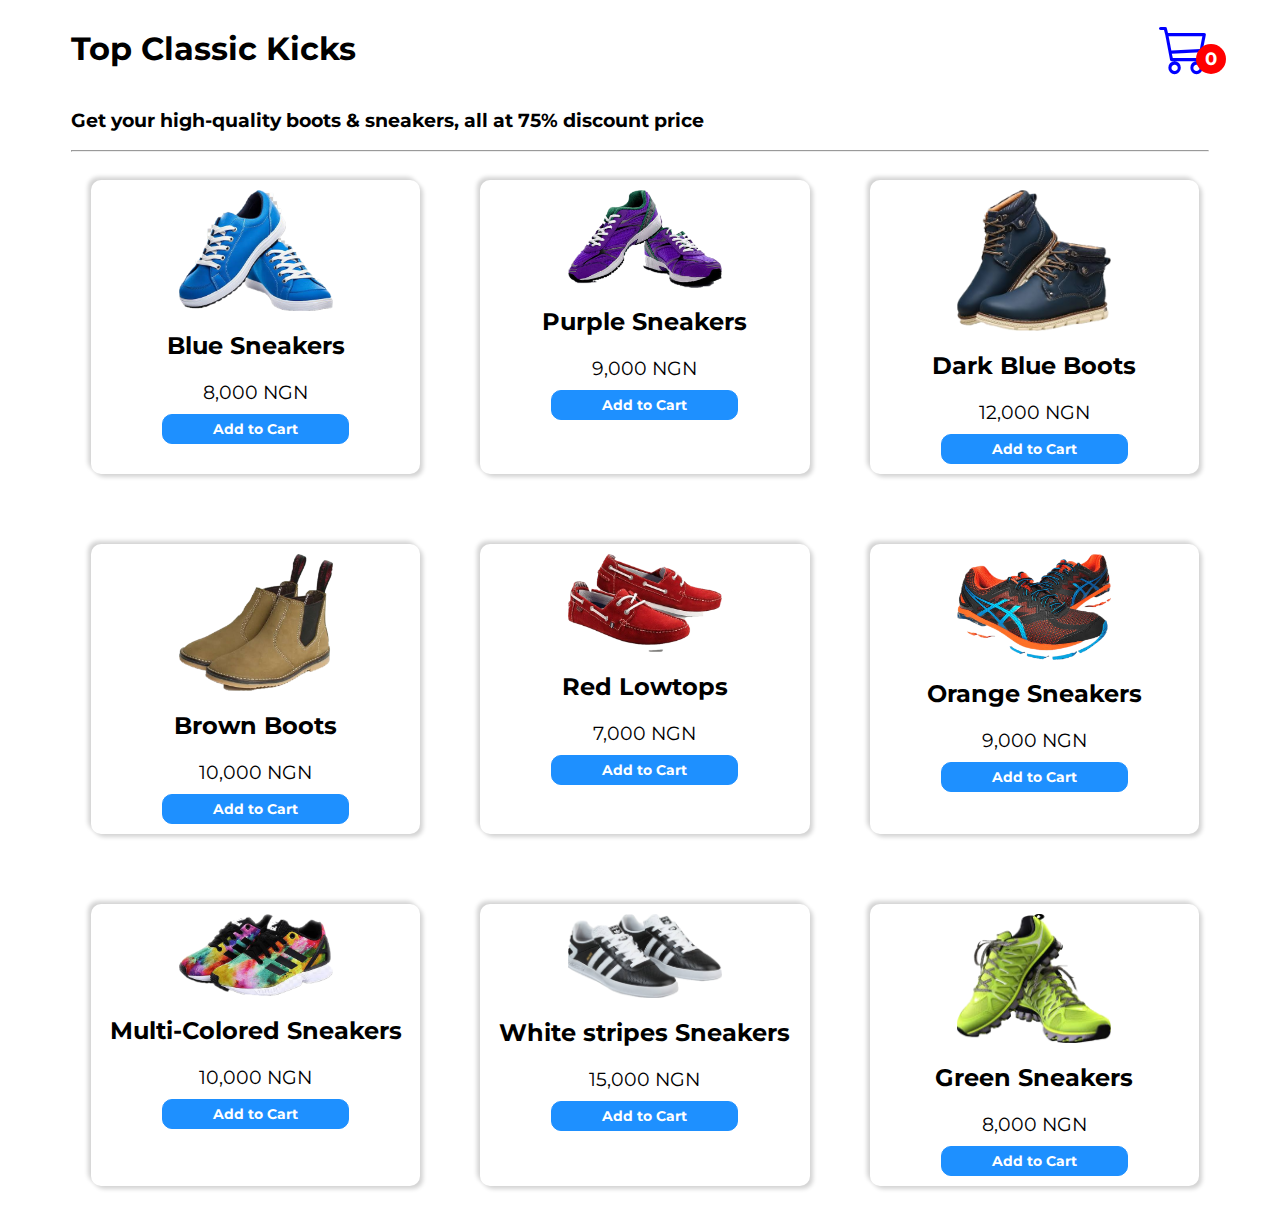
==== index.html @ a20cfb70 "cloned" ====
<html lang="en">
<head>
    <meta charset="UTF-8">
    <meta name="viewport" content="width=device-width, initial-scale=1.0">
    <title>Shopping Cart</title>
    <link rel="stylesheet" href="https://cdn.jsdelivr.net/npm/bootstrap-icons@1.11.1/font/bootstrap-icons.css">
    <link rel="stylesheet" href="shoes.css">
</head>
<body>
    
    <div class="container">
        <header>
            <h1>Top Classic Kicks</h1>
            <div class="iconCart">
                <i class="bi bi-cart3" style="font-size: 50px; color: blue;"></i>
                <div class="totalQuantity">0</div>
            </div>
        </header>
        <h3>Get your high-quality boots & sneakers, all at 75% discount price</h3>
        <hr>

        <div class="listProduct">

            <div class="item">
                <img src="images/shoe (1).png" alt="">
                <h2>Blue Sneakers</h2>
                <div class="price">8,000 NGN</div>
                <button>Add to Cart</button>
            </div>

        </div>
    </div>

    <div class="cart">
        <h2>Shopping Cart
            <span style="font-size: small;">
                <div class="buttons">
                    <div class="close">CLOSE</div>
                    <div class="checkout">
                        <a href="checkout.html">
                            CHECKOUT
                        </a>
                    </div>
                </div>
            </span>
        </h2>
        <div class="listCart">
            <div class="item">
                <img src="images/shoe (1).png" alt="">
                <div class="content">
                    <div class="name">
                        Blue Sneakers
                    </div>
                    <div class="price">
                        8,000 NGN
                    </div>
                    <div class="quantity">
                        <button> - </button>
                        <span class="value"> 1 </span>
                        <button> + </button>
                    </div>
                </div>
            </div>
            
        </div>

    </div>

    <script src="shoes.js"></script>

</body>
</html>
---- shoes.css ----
@import url('https://fonts.googleapis.com/css?family=Montserrat&display=swap');

body{
    font-family: 'Montserrat', sans-serif;
}

.container button{
    border-radius: 10px;
    font-size: 14px;
    margin-top: 10px;
    background-color: dodgerblue;
    color: white;
    font-weight: bold;
    padding: 5px 50px;
    border: 1px solid dodgerblue;
    font-family: 'Montserrat', sans-serif;
    cursor: pointer;
}

.container{
    width: 1200px;
    margin: auto;
    max-width: 90%;
    transition: transform 1s;
}

header{
    display: flex;
    align-items: center;
    justify-content: space-between;
}

header h4{
    display: grid;
    align-items: center;
}

header .iconCart{
    position: relative;
    z-index: 1;
    cursor: pointer;
}

header .totalQuantity{
    position: absolute;
    top: 40%;
    right: 5%;
    bottom: 0;
    font-size: large;
    background-color: red;
    width: 30px;
    border-radius: 50%;
    color: white;
    font-weight: bold;
    display: flex;
    justify-content: center;
    align-items: center;
    transform: translateX(20px);
}

.listProduct{
    display: grid;
    grid-template-columns: 1fr 1fr 1fr;
    gap:30px;
}

.listProduct .item{
    padding: 10px;
    text-align: center;
    margin: 20px;
    background-color: white;
    margin-right: 10px;
    border-radius: 10px;
    box-shadow:  3px 3px 4px lightgray,
                -3px -3px 4px lightgray;
}

.listProduct .item:hover{
    background-color: greenyellow;
}

.listProduct .item img{
    width: 50%;
}

.listProduct .item h2{
    font-size: x-large;
}

.listProduct .item .price{
    font-size: larger;
}

.cart{
    color: #fff;
    position: fixed;
    top:0;
    right: -200%;
    width: 390px;
    height: 100vh;
    display: grid;
    background-color: darkslategray;
    grid-template-columns: 50px 1fr 50px;
    gap: 20px;
    transition: right 1s;
    overflow: scroll;
}

.cart::-webkit-scrollbar{
    display: none;
}

.cart h2{
    padding: 20px;
    margin: 0;
}

.cart .listCart .item{
    display: flex;
    justify-content: space-between;
    align-items: center;
    gap: 100px;
    margin-top: 150px;
    margin-left: -50px;
}

.cart .listCart .item .content{
    display: flex;
    justify-content: space-evenly;
    align-items: center;
    margin-left: -80px;
    gap: 10px;
}

.cart .listCart img{
    width: 100%;
    height: 70px;
    /* object-fit: cover;
    border-radius: 10px; */
}

.cart .listCart .item .name{
    font-weight: bold;
}

.cart .listCart .item .quantity{
    display: flex;
    justify-content: space-between;
    align-items: center;
    
}

.cart .listCart .item .quantity button:hover{
    background-color: dodgerblue;
    border: 1px solid dodgerblue;
}

.cart .listCart .item span{
    display: block;
    width: 20px;
    text-align: center;
}


span .buttons{
    display: grid;
    grid-template-columns: 1fr 1fr;
    margin-top: 20px;
}

span .buttons div{
    display: flex;
    padding: 10px;
    justify-content: center;
    align-items: center;
    font-weight: bold;
    cursor: pointer;
}

span .buttons a{
    color: #fff;
    text-decoration: none;
}

span .buttons .close {
    background-color: red;
}

span .buttons .checkout {
    background-color: dodgerblue;
}



@media screen and (max-width:800px) {
    .listProduct .item img{
        width: 75%;
    }

    .listProduct .item h2{
        font-size: larger;
    }

    .listProduct .item .price{
        font-size: large;
    }

    .listProduct{
        display: flex;
        flex-direction: column;
        gap: 5px;
    }

    .container button{
        bottom: 0;
        margin-top: 10px;
        border-radius: 10px;
        font-size: small;
        background-color: dodgerblue;
        color: white;
        font-weight: bold;
        font-size: medium;
        padding: 10px 80px;
        border: 1px solid dodgerblue;
        font-family: 'Montserrat', sans-serif;
        cursor: pointer;
    }

    .listProduct .item{
        text-align: center;
        margin: 20px;
        background-color: white;
        margin-right: 10px;
        border-radius: 10px;
        box-shadow:  3px 3px 4px lightgray,
                    -3px -3px 4px lightgray;
    }

    .cart .buttons{
        /* top: 0;
        right: 0;
        display: block; */
        /* display: grid;
        grid-template-columns: 1fr 1fr;
        text-align: center;
        margin-top: 200%;
        width: 100%; */
    }

}
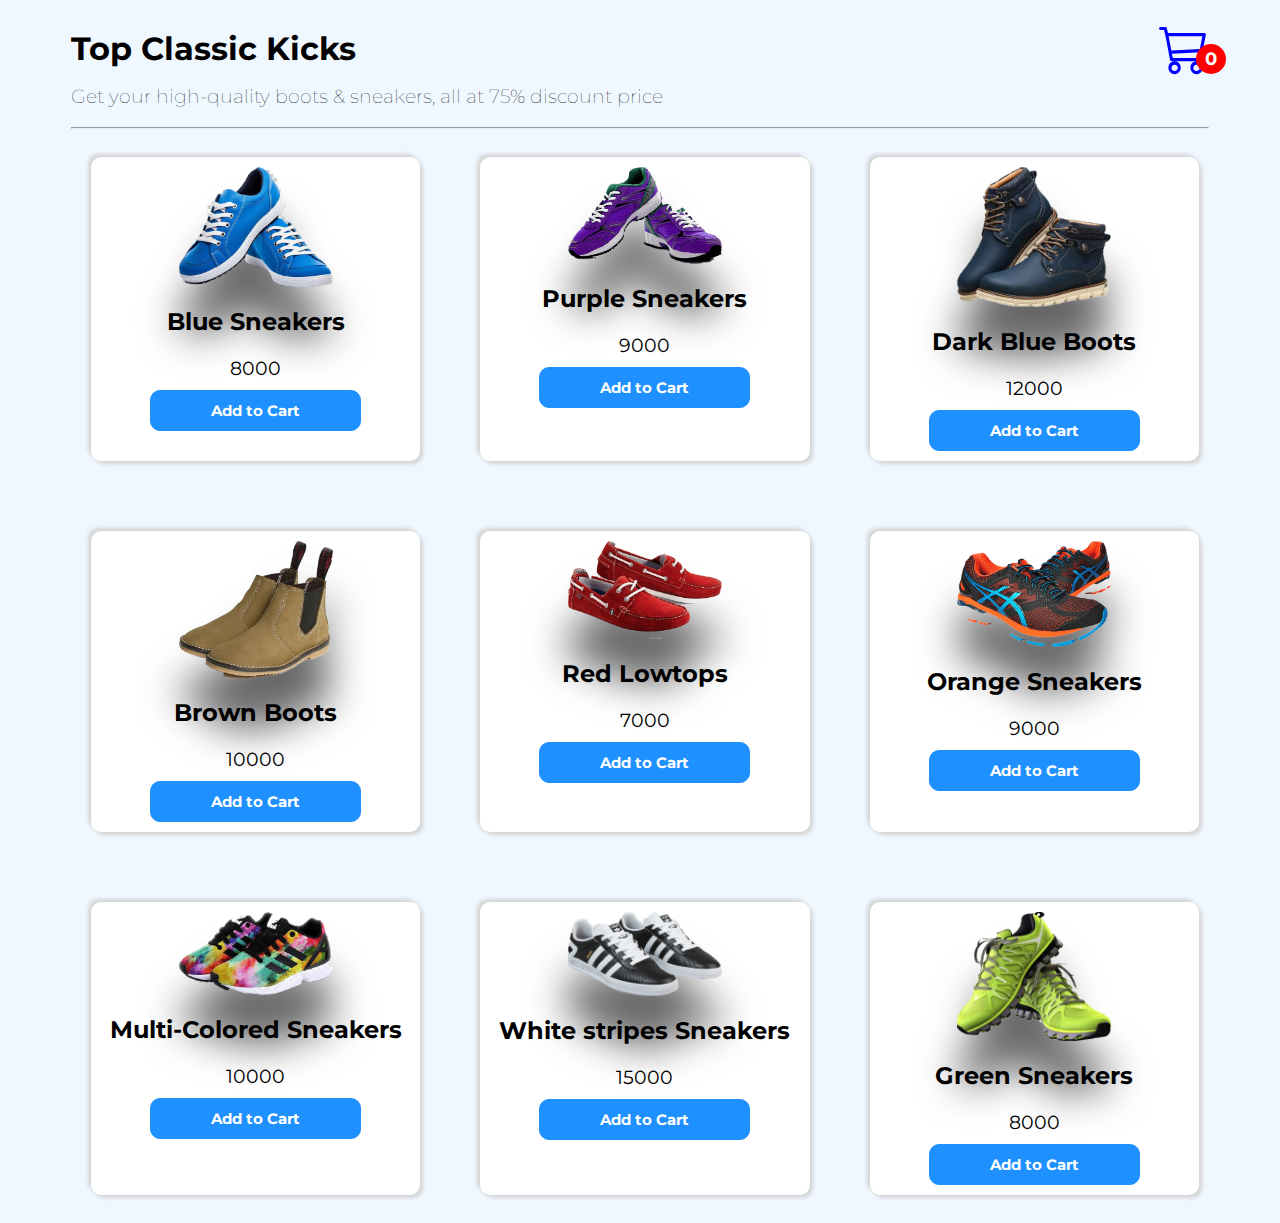
==== commit d63d96c2: "almost-there" ====
--- a/index.html
+++ b/index.html
@@ -6,44 +6,34 @@
     <link rel="stylesheet" href="https://cdn.jsdelivr.net/npm/bootstrap-icons@1.11.1/font/bootstrap-icons.css">
     <link rel="stylesheet" href="shoes.css">
 </head>
+
 <body>
     
     <div class="container">
         <header>
-            <h1>Top Classic Kicks</h1>
+            <h1 style="font-weight: bold;">Top Classic Kicks</h1>
             <div class="iconCart">
-                <i class="bi bi-cart3" style="font-size: 50px; color: blue;"></i>
+                <i class="bi bi-cart3" style="color: blue;"></i>
                 <div class="totalQuantity">0</div>
             </div>
         </header>
-        <h3>Get your high-quality boots & sneakers, all at 75% discount price</h3>
+        <h3 style="text-align: start; font-weight: lighter; margin-top: -5px;">
+            Get your high-quality boots & sneakers, all at 75% discount price
+        </h3>
         <hr>
 
         <div class="listProduct">
-
             <div class="item">
                 <img src="images/shoe (1).png" alt="">
                 <h2>Blue Sneakers</h2>
                 <div class="price">8,000 NGN</div>
-                <button>Add to Cart</button>
+                <button class='addCart'>Add to Cart</button>
             </div>
-
         </div>
     </div>
 
     <div class="cart">
-        <h2>Shopping Cart
-            <span style="font-size: small;">
-                <div class="buttons">
-                    <div class="close">CLOSE</div>
-                    <div class="checkout">
-                        <a href="checkout.html">
-                            CHECKOUT
-                        </a>
-                    </div>
-                </div>
-            </span>
-        </h2>
+        <h2>Shopping Cart</h2>
         <div class="listCart">
             <div class="item">
                 <img src="images/shoe (1).png" alt="">
@@ -54,14 +44,21 @@
                     <div class="price">
                         8,000 NGN
                     </div>
-                    <div class="quantity">
-                        <button> - </button>
-                        <span class="value"> 1 </span>
-                        <button> + </button>
-                    </div>
+                </div>
+                <div class="quantity">
+                    <button class="minus">-</button>
+                    <span class="value">1</span>
+                    <button class="plus">+</button>
                 </div>
             </div>
-            
+        </div>
+        <div class="buttons">
+            <div class="close">CLOSE</div>
+            <div class="checkout">
+                <a href="checkout.html">
+                    CHECKOUT
+                </a>
+            </div>
         </div>
 
     </div>
--- a/shoes.css
+++ b/shoes.css
@@ -2,19 +2,26 @@
 
 body{
     font-family: 'Montserrat', sans-serif;
+    background-color: aliceblue;
 }
 
 .container button{
     border-radius: 10px;
-    font-size: 14px;
+    font-size: 15px;
     margin-top: 10px;
     background-color: dodgerblue;
     color: white;
     font-weight: bold;
-    padding: 5px 50px;
+    padding: 10px 60px;
     border: 1px solid dodgerblue;
     font-family: 'Montserrat', sans-serif;
     cursor: pointer;
+}
+
+.container button:hover{
+    border: none;
+    background-color: greenyellow;
+    color: black;
 }
 
 .container{
@@ -36,6 +43,7 @@
 }
 
 header .iconCart{
+    font-size: 50px;
     position: relative;
     z-index: 1;
     cursor: pointer;
@@ -73,14 +81,12 @@
     border-radius: 10px;
     box-shadow:  3px 3px 4px lightgray,
                 -3px -3px 4px lightgray;
-}
-
-.listProduct .item:hover{
-    background-color: greenyellow;
+
 }
 
 .listProduct .item img{
     width: 50%;
+    filter: drop-shadow(0 50px 20px #0009);
 }
 
 .listProduct .item h2{
@@ -94,14 +100,11 @@
 .cart{
     color: #fff;
     position: fixed;
-    top:0;
-    right: -200%;
-    width: 390px;
+    top: 0;
+    /* width: -400px; */
+    right: -400px;
     height: 100vh;
-    display: grid;
-    background-color: darkslategray;
-    grid-template-columns: 50px 1fr 50px;
-    gap: 20px;
+    background-color: #353432;
     transition: right 1s;
     overflow: scroll;
 }
@@ -111,90 +114,102 @@
 }
 
 .cart h2{
+    color: #fff;
     padding: 20px;
     margin: 0;
 }
 
 .cart .listCart .item{
-    display: flex;
-    justify-content: space-between;
-    align-items: center;
-    gap: 100px;
-    margin-top: 150px;
-    margin-left: -50px;
-}
-
-.cart .listCart .item .content{
-    display: flex;
-    justify-content: space-evenly;
-    align-items: center;
-    margin-left: -80px;
-    gap: 10px;
+    display: grid;
+    grid-template-columns: 70px 150px 70px 1fr;
+    gap: 20px;
+    margin-top: 8px;
+    text-align: center;
+    align-items: center;
 }
 
 .cart .listCart img{
     width: 100%;
-    height: 70px;
-    /* object-fit: cover;
-    border-radius: 10px; */
+}
+
+.cart .listCart .item .content{
+    display: flex;
+    justify-content: center;
+    align-items: center;
+    gap: 20px;
+    margin-left: 30px;
 }
 
 .cart .listCart .item .name{
-    font-weight: bold;
+    font-weight: 500;
 }
 
 .cart .listCart .item .quantity{
     display: flex;
-    justify-content: space-between;
-    align-items: center;
-    
-}
-
-.cart .listCart .item .quantity button:hover{
-    background-color: dodgerblue;
-    border: 1px solid dodgerblue;
+    justify-content: end;
+    align-items: center;
 }
 
 .cart .listCart .item span{
     display: block;
-    width: 20px;
-    text-align: center;
-}
-
-
-span .buttons{
+    width: 50px;
+    text-align: center;
+}
+
+.cart .listCart{
+    padding: 20px;
+}
+
+.cart .buttons{
     display: grid;
     grid-template-columns: 1fr 1fr;
-    margin-top: 20px;
-}
-
-span .buttons div{
-    display: flex;
+}
+
+.cart .buttons div{
     padding: 10px;
-    justify-content: center;
-    align-items: center;
-    font-weight: bold;
+    border: none;
+    text-align: center;
+    font-family: 'Montserrat', sans-serif;
     cursor: pointer;
 }
 
-span .buttons a{
+.cart .buttons a{
     color: #fff;
     text-decoration: none;
 }
 
-span .buttons .close {
+.cart .buttons .checkout{
+    background-color: dodgerblue;
+}
+
+.cart .buttons .close {
     background-color: red;
 }
 
-span .buttons .checkout {
-    background-color: dodgerblue;
-}
-
 
 
 @media screen and (max-width:800px) {
+    .container h1{
+        font-size: x-large;
+    }
+
+    .container h3{
+        font-size: 14px;
+    }
+
+    header .iconCart{
+        font-size: 35px;
+    }
+
+    header .totalQuantity{
+        font-size: medium;
+        border-radius: 50%;
+        height: 80%;
+        width: 80%;
+    }
+
     .listProduct .item img{
-        width: 75%;
+        width: 50%;
     }
 
     .listProduct .item h2{
@@ -229,23 +244,9 @@
     .listProduct .item{
         text-align: center;
         margin: 20px;
-        background-color: white;
+        background-color: #eeeee6;
         margin-right: 10px;
         border-radius: 10px;
-        box-shadow:  3px 3px 4px lightgray,
-                    -3px -3px 4px lightgray;
-    }
-
-    .cart .buttons{
-        /* top: 0;
-        right: 0;
-        display: block; */
-        /* display: grid;
-        grid-template-columns: 1fr 1fr;
-        text-align: center;
-        margin-top: 200%;
-        width: 100%; */
-    }
-
-}
-
+    }
+}
+
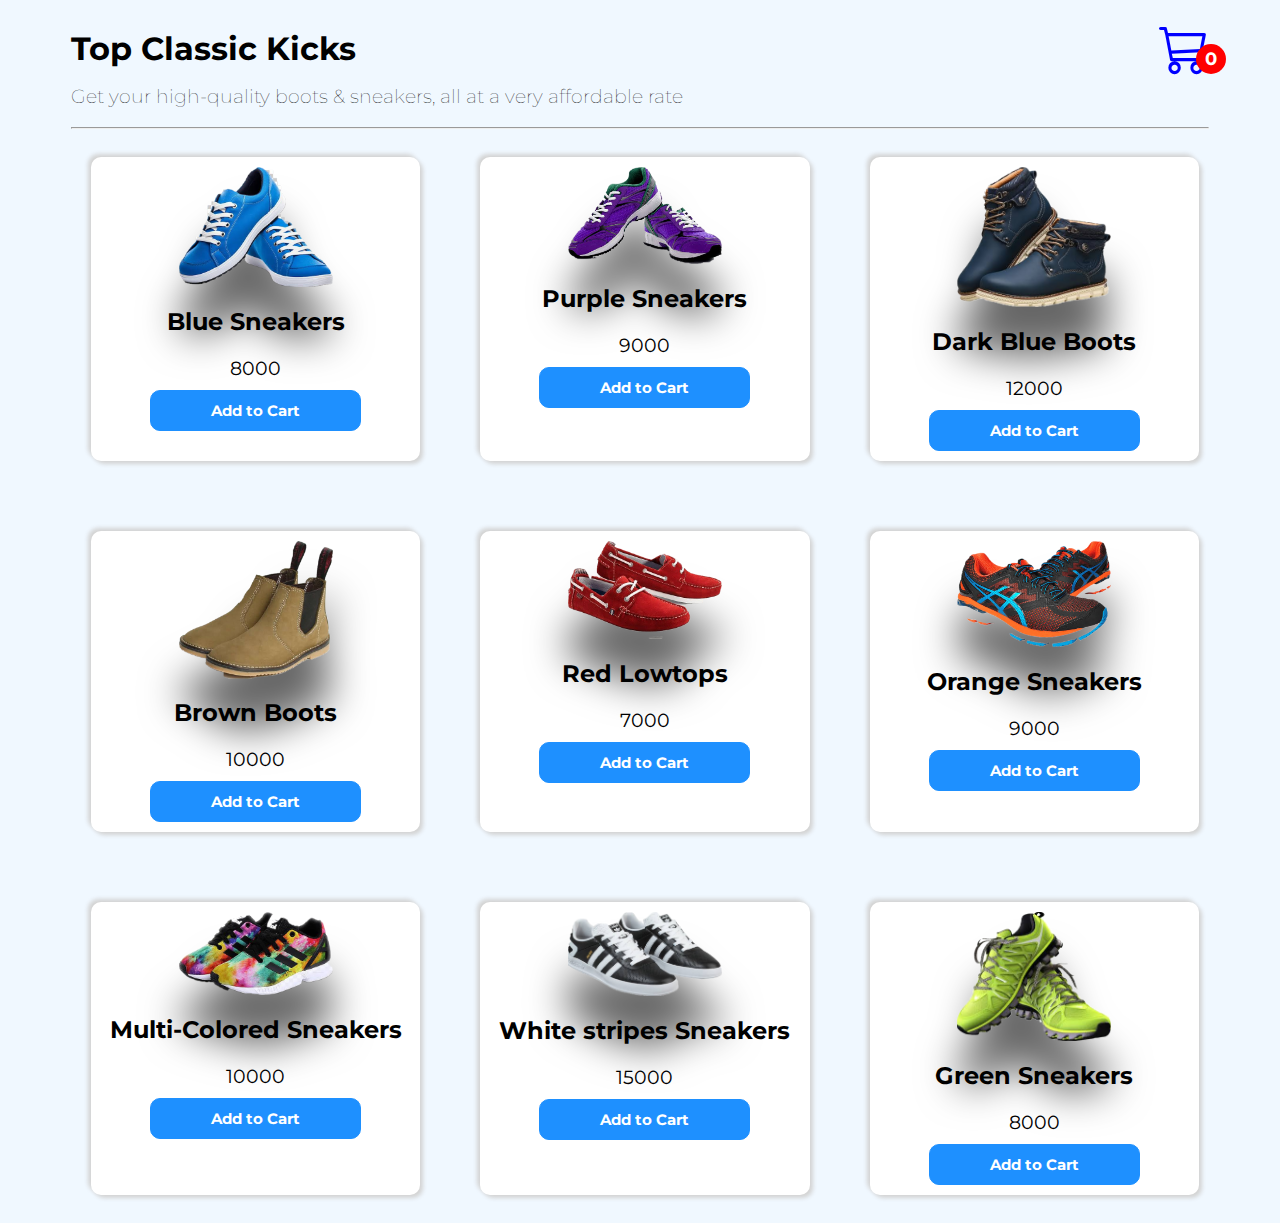
==== commit 7e31fe0f: "soon" ====
--- a/index.html
+++ b/index.html
@@ -18,7 +18,7 @@
             </div>
         </header>
         <h3 style="text-align: start; font-weight: lighter; margin-top: -5px;">
-            Get your high-quality boots & sneakers, all at 75% discount price
+            Get your high-quality boots & sneakers, all at a very affordable rate
         </h3>
         <hr>
 
--- a/shoes.css
+++ b/shoes.css
@@ -186,15 +186,111 @@
     background-color: red;
 }
 
-
+/* Page Checkout Styling */
+.returnCart a{
+    color: #353432;
+    font-weight: bold;
+}
+
+.returnCart h2{
+    border-top: 1px solid dodgerblue;
+    padding: 10px 0;
+}
+
+.down{
+    padding-top: 20px;
+}
+
+.returnCart .item{
+    display: flex;
+    justify-content: space-evenly;
+    gap: 20px;
+    padding: 10px 10px;
+    background-color: white;
+    box-shadow: 0 10px 20px #555;
+    border-radius: 20px;
+}
+
+.returnCart .item .name,
+.returnCart .item .returnPrice{
+    font-weight: bold;
+}
+ 
+
+.checkoutLayout{
+    display: grid;
+    grid-template-columns: 1fr 1fr;
+    gap: 50px;
+    padding: 20px;
+}
+
+.checkoutLayout .right{
+    background-color: lightblue;
+    border-radius: 20px;
+    padding: 40px;
+}
+
+.checkoutLayout .list img{
+    height: 70px;
+    filter: drop-shadow(0 20px 20px #0009);
+}
+
+.checkoutLayout .right .form{
+    display: grid;
+    grid-template-columns: 1fr 1fr;
+    gap: 20px;
+    border-bottom: 1px solid dodgerblue;
+    padding-bottom: 20px;
+}
+
+.checkoutLayout .form .group:nth-child(-n+3){
+    grid-column-start: 1;
+    grid-column-end: 3;
+}
+
+.checkoutLayout .form input,
+.checkoutLayout .form select{
+    width: 100%;
+    padding: 10px 20px;
+    box-sizing: border-box;
+    border-radius: 10px;
+    margin-top: 5px;
+    border: none;
+    background-color:white;
+}
+
+.checkoutLayout .row{
+    display: flex;
+    justify-content: space-between;
+    /* align-items: center; */
+    margin-top: 10px;
+}
+
+.checkoutLayout .row div:nth-child(2){
+    font-weight: bold;
+}
+
+.buttonCheckout{
+    width: 100%;
+}
+
+.buttonCheckout a{
+    text-decoration: none;
+    color: white;
+}
+
+.buttonCheckout a:hover{
+    color: black;
+}
 
 @media screen and (max-width:800px) {
+
     .container h1{
         font-size: x-large;
     }
 
     .container h3{
-        font-size: 14px;
+        font-size: medium;
     }
 
     header .iconCart{
@@ -226,27 +322,39 @@
         gap: 5px;
     }
 
-    .container button{
-        bottom: 0;
-        margin-top: 10px;
-        border-radius: 10px;
-        font-size: small;
-        background-color: dodgerblue;
-        color: white;
-        font-weight: bold;
-        font-size: medium;
-        padding: 10px 80px;
-        border: 1px solid dodgerblue;
-        font-family: 'Montserrat', sans-serif;
-        cursor: pointer;
-    }
-
-    .listProduct .item{
+    /* Page Checkout Styling */
+
+    .returnCart .item{
+        margin-left: 0px;
+        width: 280px;
+        display: flex;
+        justify-content: space-evenly;
+        gap: 30px;
+        padding: 10px 30px;
+        background-color: white;
+        box-shadow: 0 10px 20px #555;
+        border-radius: 20px;
+    }
+
+
+    .checkoutLayout{
+        display: flex;
+        padding: 5px;
+        flex-direction: column;
+    }
+
+    .checkoutLayout .right{
+        margin-left: 0px;
+        width: 300px;
+        background-color: lightblue;
+        border-radius: 20px;
+        padding: 20px;
+    }
+
+    .buttonCheckout{
+        width: 100%;
         text-align: center;
-        margin: 20px;
-        background-color: #eeeee6;
-        margin-right: 10px;
-        border-radius: 10px;
-    }
-}
-
+    }
+
+}
+
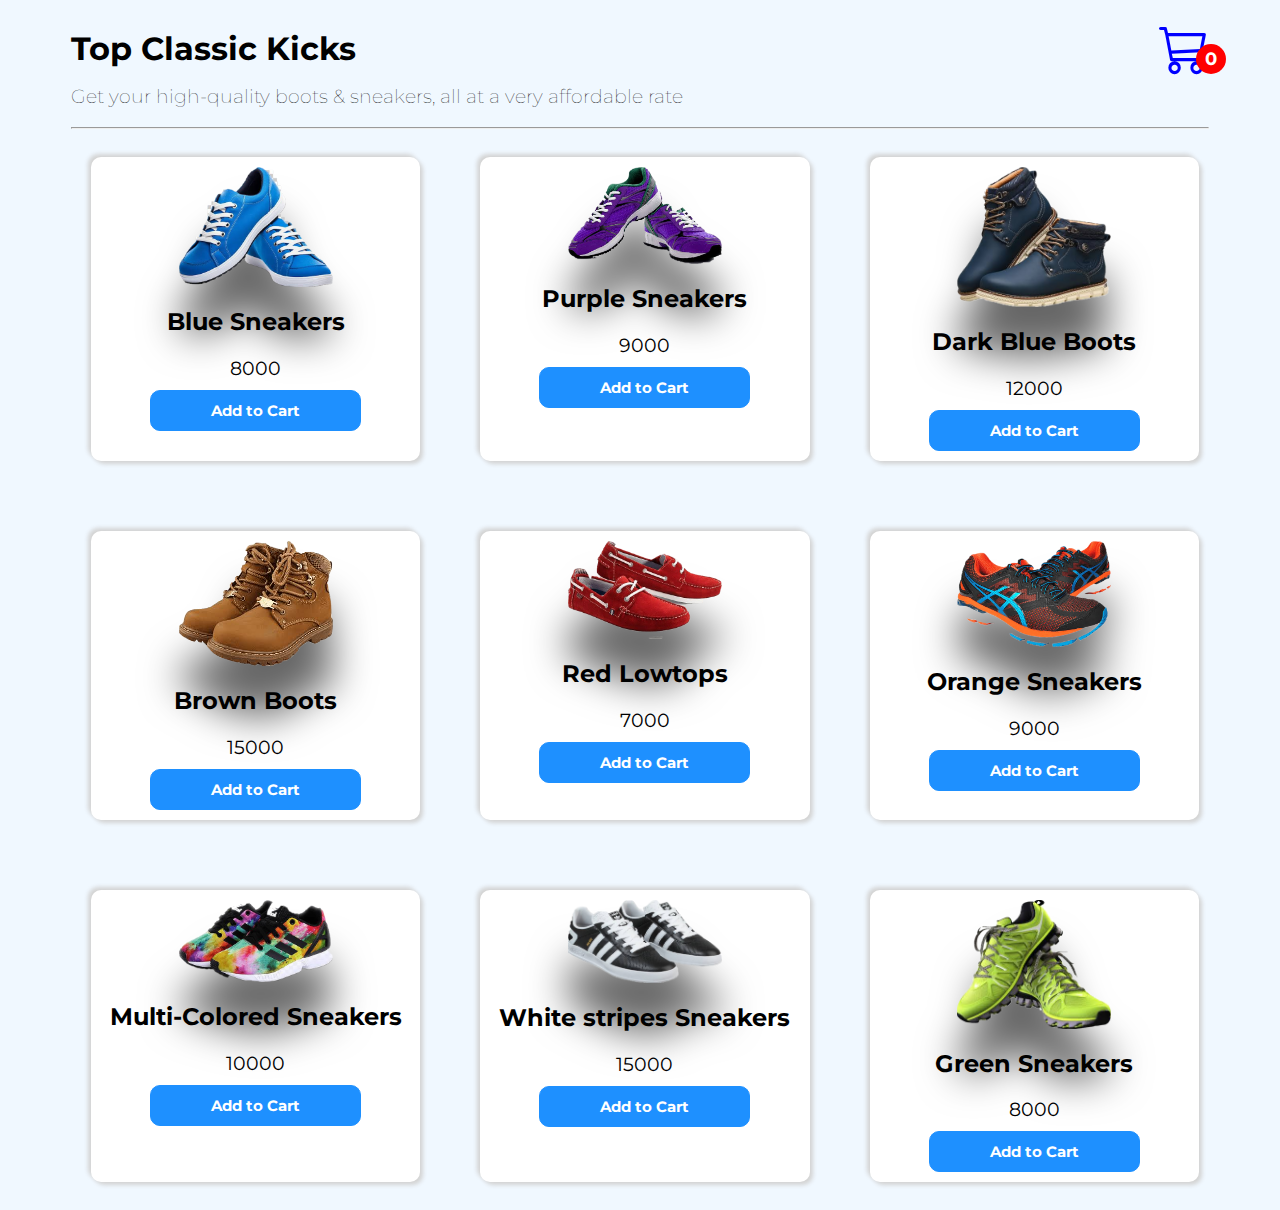
==== commit ca911eee: "paid" ====
--- a/index.html
+++ b/index.html
@@ -54,11 +54,11 @@
         </div>
         <div class="buttons">
             <div class="close">CLOSE</div>
-            <div class="checkout">
-                <a href="checkout.html">
-                    CHECKOUT
-                </a>
-            </div>
+            <a href="checkout.html">
+                <div class="checkout">
+                        CHECKOUT
+                </div>
+            </a>
         </div>
 
     </div>
